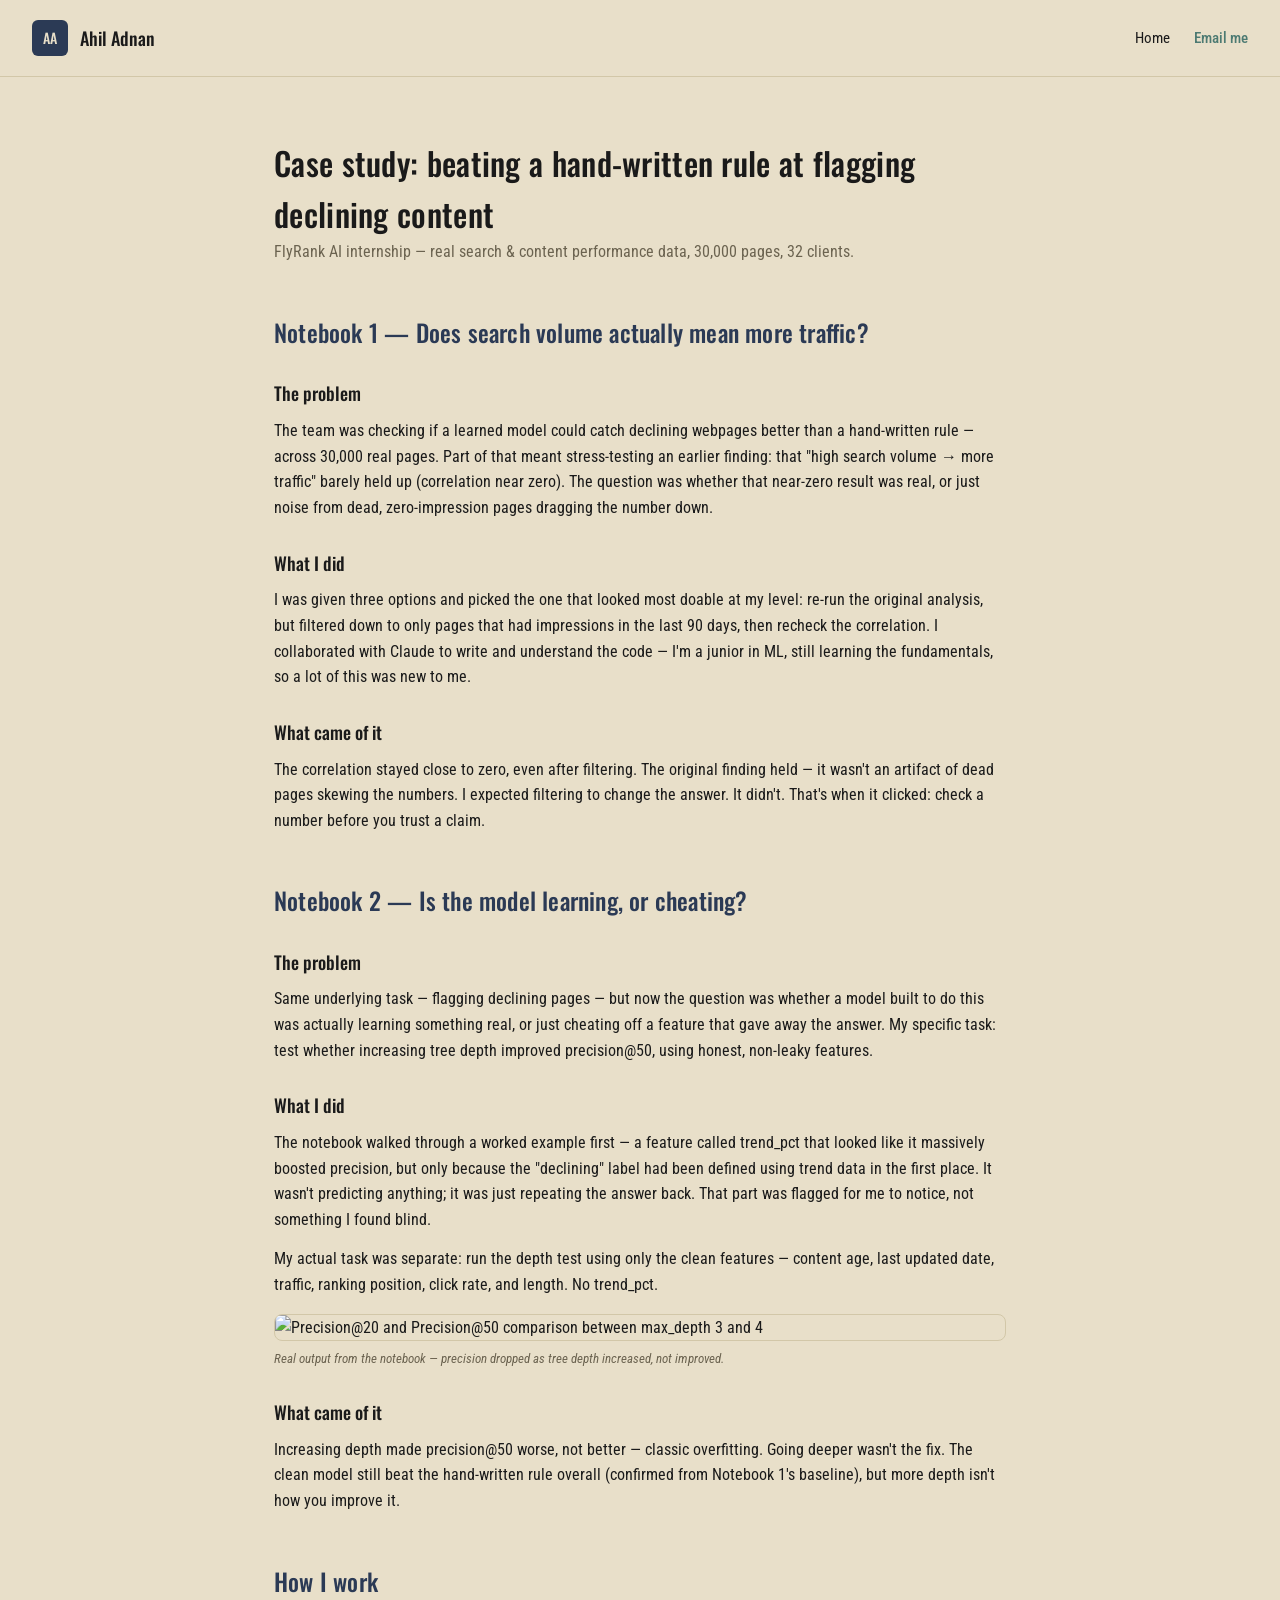
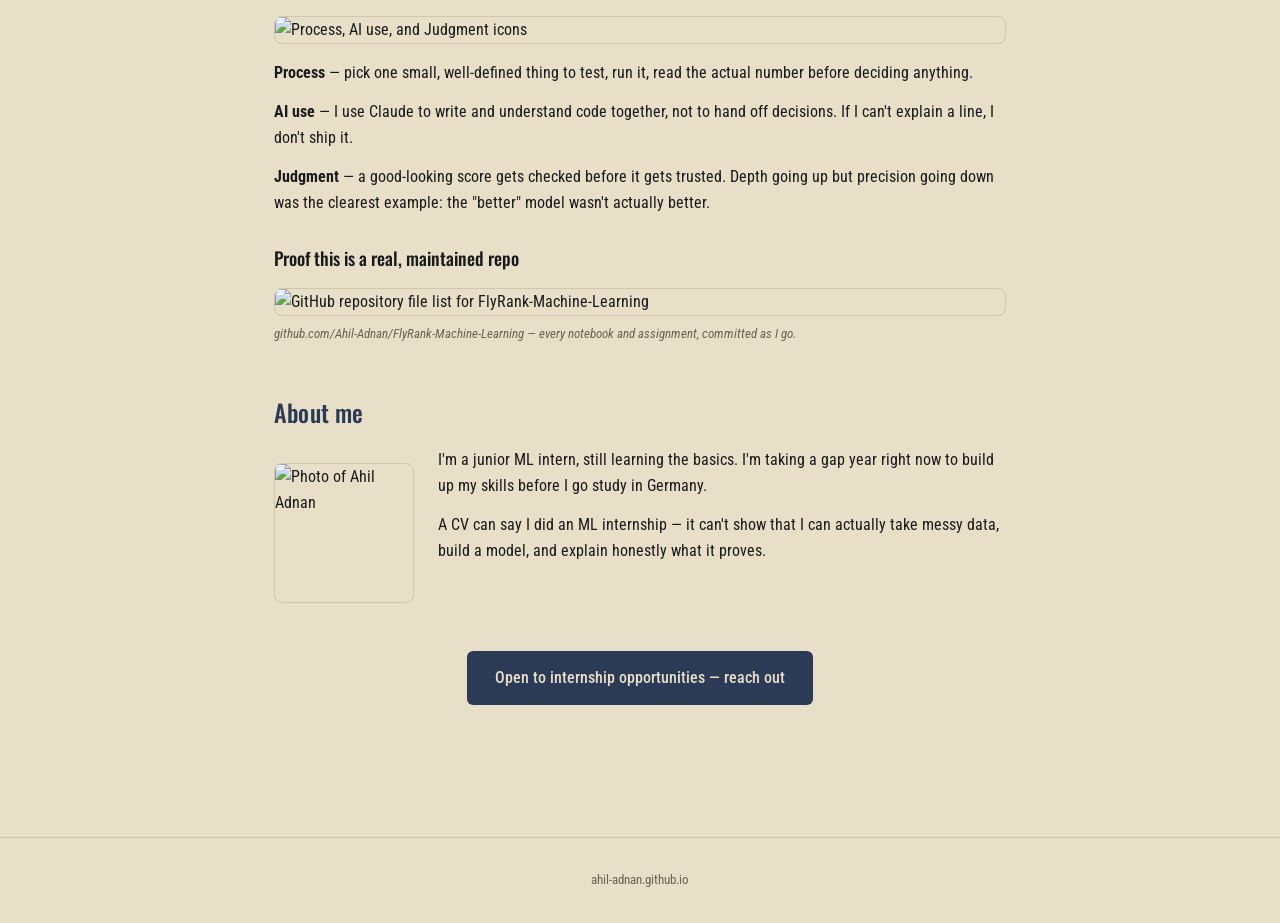
==== work.html @ d845188d "Add files via upload" ====
<!DOCTYPE html>
<html lang="en">
<head>
<meta charset="UTF-8">
<meta name="viewport" content="width=device-width, initial-scale=1.0">
<title>Work — Ahil Adnan</title>
<link rel="preconnect" href="https://fonts.googleapis.com">
<link rel="preconnect" href="https://fonts.gstatic.com" crossorigin>
<link href="https://fonts.googleapis.com/css2?family=Oswald:wght@400;500&family=Roboto+Condensed:wght@400;500&display=swap" rel="stylesheet">
<link rel="stylesheet" href="style.css">
</head>
<body>

<nav>
  <a href="index.html" class="brand">
    <div class="monogram"><span>AA</span></div>
    <span class="brand-name">Ahil Adnan</span>
  </a>
  <div class="links">
    <a href="index.html">Home</a>
    <a href="mailto:ahiladnanabc2007@gmail.com" class="email-link">Email me</a>
  </div>
</nav>

<main>
  <h1>Case study: beating a hand-written rule at flagging declining content</h1>
  <p class="subtext" style="text-align:left;">FlyRank AI internship — real search &amp; content performance data, 30,000 pages, 32 clients.</p>

  <h2>Notebook 1 — Does search volume actually mean more traffic?</h2>

  <h3>The problem</h3>
  <p>The team was checking if a learned model could catch declining webpages better than a hand-written rule — across 30,000 real pages. Part of that meant stress-testing an earlier finding: that "high search volume &rarr; more traffic" barely held up (correlation near zero). The question was whether that near-zero result was real, or just noise from dead, zero-impression pages dragging the number down.</p>

  <h3>What I did</h3>
  <p>I was given three options and picked the one that looked most doable at my level: re-run the original analysis, but filtered down to only pages that had impressions in the last 90 days, then recheck the correlation. I collaborated with Claude to write and understand the code — I'm a junior in ML, still learning the fundamentals, so a lot of this was new to me.</p>

  <h3>What came of it</h3>
  <p>The correlation stayed close to zero, even after filtering. The original finding held — it wasn't an artifact of dead pages skewing the numbers. I expected filtering to change the answer. It didn't. That's when it clicked: check a number before you trust a claim.</p>

  <h2>Notebook 2 — Is the model learning, or cheating?</h2>

  <h3>The problem</h3>
  <p>Same underlying task — flagging declining pages — but now the question was whether a model built to do this was actually learning something real, or just cheating off a feature that gave away the answer. My specific task: test whether increasing tree depth improved precision@50, using honest, non-leaky features.</p>

  <h3>What I did</h3>
  <p>The notebook walked through a worked example first — a feature called trend_pct that looked like it massively boosted precision, but only because the "declining" label had been defined using trend data in the first place. It wasn't predicting anything; it was just repeating the answer back. That part was flagged for me to notice, not something I found blind.</p>
  <p>My actual task was separate: run the depth test using only the clean features — content age, last updated date, traffic, ranking position, click rate, and length. No trend_pct.</p>

  <img src="assets/precision-table.png" alt="Precision@20 and Precision@50 comparison between max_depth 3 and 4">
  <p class="img-caption">Real output from the notebook — precision dropped as tree depth increased, not improved.</p>

  <h3>What came of it</h3>
  <p>Increasing depth made precision@50 worse, not better — classic overfitting. Going deeper wasn't the fix. The clean model still beat the hand-written rule overall (confirmed from Notebook 1's baseline), but more depth isn't how you improve it.</p>

  <h2>How I work</h2>
  <img src="assets/how-i-work-icons.png" alt="Process, AI use, and Judgment icons" class="icons-row">
  <p><strong>Process</strong> — pick one small, well-defined thing to test, run it, read the actual number before deciding anything.</p>
  <p><strong>AI use</strong> — I use Claude to write and understand code together, not to hand off decisions. If I can't explain a line, I don't ship it.</p>
  <p><strong>Judgment</strong> — a good-looking score gets checked before it gets trusted. Depth going up but precision going down was the clearest example: the "better" model wasn't actually better.</p>

  <h3>Proof this is a real, maintained repo</h3>
  <img src="assets/github-repo.png" alt="GitHub repository file list for FlyRank-Machine-Learning">
  <p class="img-caption">github.com/Ahil-Adnan/FlyRank-Machine-Learning — every notebook and assignment, committed as I go.</p>

  <h2>About me</h2>
  <div class="bio-row">
    <img src="assets/bio-photo.jpg" alt="Photo of Ahil Adnan">
    <div class="bio-text">
      <p>I'm a junior ML intern, still learning the basics. I'm taking a gap year right now to build up my skills before I go study in Germany.</p>
      <p>A CV can say I did an ML internship — it can't show that I can actually take messy data, build a model, and explain honestly what it proves.</p>
    </div>
  </div>

  <div class="cta-center">
    <a href="mailto:ahiladnanabc2007@gmail.com" class="cta">Open to internship opportunities — reach out</a>
  </div>
</main>

<footer>
  ahil-adnan.github.io
</footer>

</body>
</html>
---- style.css ----
:root {
  --navy: #2B3A55;
  --text: #1A1A1A;
  --cream: #E8DFC9;
  --card: #DDD2B4;
  --border: #D2C7A8;
  --teal: #4C7A72;
  --muted: #6B6350;
}

* { box-sizing: border-box; margin: 0; padding: 0; }

body {
  background: var(--cream);
  color: var(--text);
  font-family: 'Roboto Condensed', sans-serif;
  line-height: 1.6;
}

nav {
  display: flex;
  justify-content: space-between;
  align-items: center;
  padding: 20px 32px;
  border-bottom: 1px solid var(--border);
}

nav .brand {
  display: flex;
  align-items: center;
  gap: 12px;
  text-decoration: none;
  color: var(--text);
}

nav .monogram {
  width: 36px;
  height: 36px;
  border-radius: 6px;
  background: var(--navy);
  display: flex;
  align-items: center;
  justify-content: center;
}

nav .monogram span {
  font-family: 'Oswald', sans-serif;
  font-weight: 500;
  font-size: 14px;
  color: var(--cream);
}

nav .brand-name {
  font-family: 'Oswald', sans-serif;
  font-weight: 500;
  font-size: 18px;
}

nav .links {
  display: flex;
  gap: 24px;
  align-items: center;
  font-size: 15px;
}

nav .links a {
  color: var(--text);
  text-decoration: none;
}

nav .links a:hover {
  color: var(--teal);
}

nav .links .email-link {
  color: var(--teal);
  font-weight: 500;
}

main {
  max-width: 780px;
  margin: 0 auto;
  padding: 60px 24px 100px;
}

h1 {
  font-family: 'Oswald', sans-serif;
  font-weight: 500;
  letter-spacing: 0.3px;
}

h2 {
  font-family: 'Oswald', sans-serif;
  font-weight: 500;
  color: var(--navy);
  margin: 48px 0 16px;
  letter-spacing: 0.2px;
}

h3 {
  font-family: 'Oswald', sans-serif;
  font-weight: 500;
  font-size: 18px;
  margin: 28px 0 10px;
}

p {
  margin-bottom: 14px;
}

.claim {
  font-size: clamp(28px, 5vw, 40px);
  text-align: center;
  margin: 40px 0 20px;
}

.subtext {
  text-align: center;
  color: var(--muted);
  font-size: 16px;
  margin-bottom: 32px;
}

.cta {
  display: inline-block;
  background: var(--navy);
  color: var(--cream);
  font-family: 'Roboto Condensed', sans-serif;
  font-weight: 500;
  text-decoration: none;
  padding: 14px 28px;
  border-radius: 6px;
  font-size: 16px;
}

.cta:hover {
  background: #35476b;
}

.cta-center {
  text-align: center;
  margin: 32px 0;
}

.card {
  background: var(--card);
  border: 1px solid var(--border);
  border-radius: 10px;
  padding: 24px;
  margin: 20px 0;
}

.status-note {
  text-align: center;
  color: var(--muted);
  font-size: 14px;
  margin-top: 8px;
}

.status-note .dot {
  display: inline-block;
  width: 7px;
  height: 7px;
  border-radius: 50%;
  background: var(--teal);
  margin-right: 6px;
}

img {
  max-width: 100%;
  border-radius: 8px;
  border: 1px solid var(--border);
  display: block;
  margin: 16px 0;
}

.img-caption {
  font-size: 13px;
  color: var(--muted);
  font-style: italic;
  margin-top: -8px;
  margin-bottom: 20px;
}

.icons-row img {
  border: none;
}

.bio-row {
  display: flex;
  gap: 24px;
  align-items: flex-start;
  flex-wrap: wrap;
}

.bio-row img {
  width: 140px;
  height: 140px;
  object-fit: cover;
  border-radius: 8px;
  flex-shrink: 0;
}

.bio-text {
  flex: 1;
  min-width: 240px;
}

footer {
  text-align: center;
  padding: 32px 24px;
  color: var(--muted);
  font-size: 13px;
  border-top: 1px solid var(--border);
}
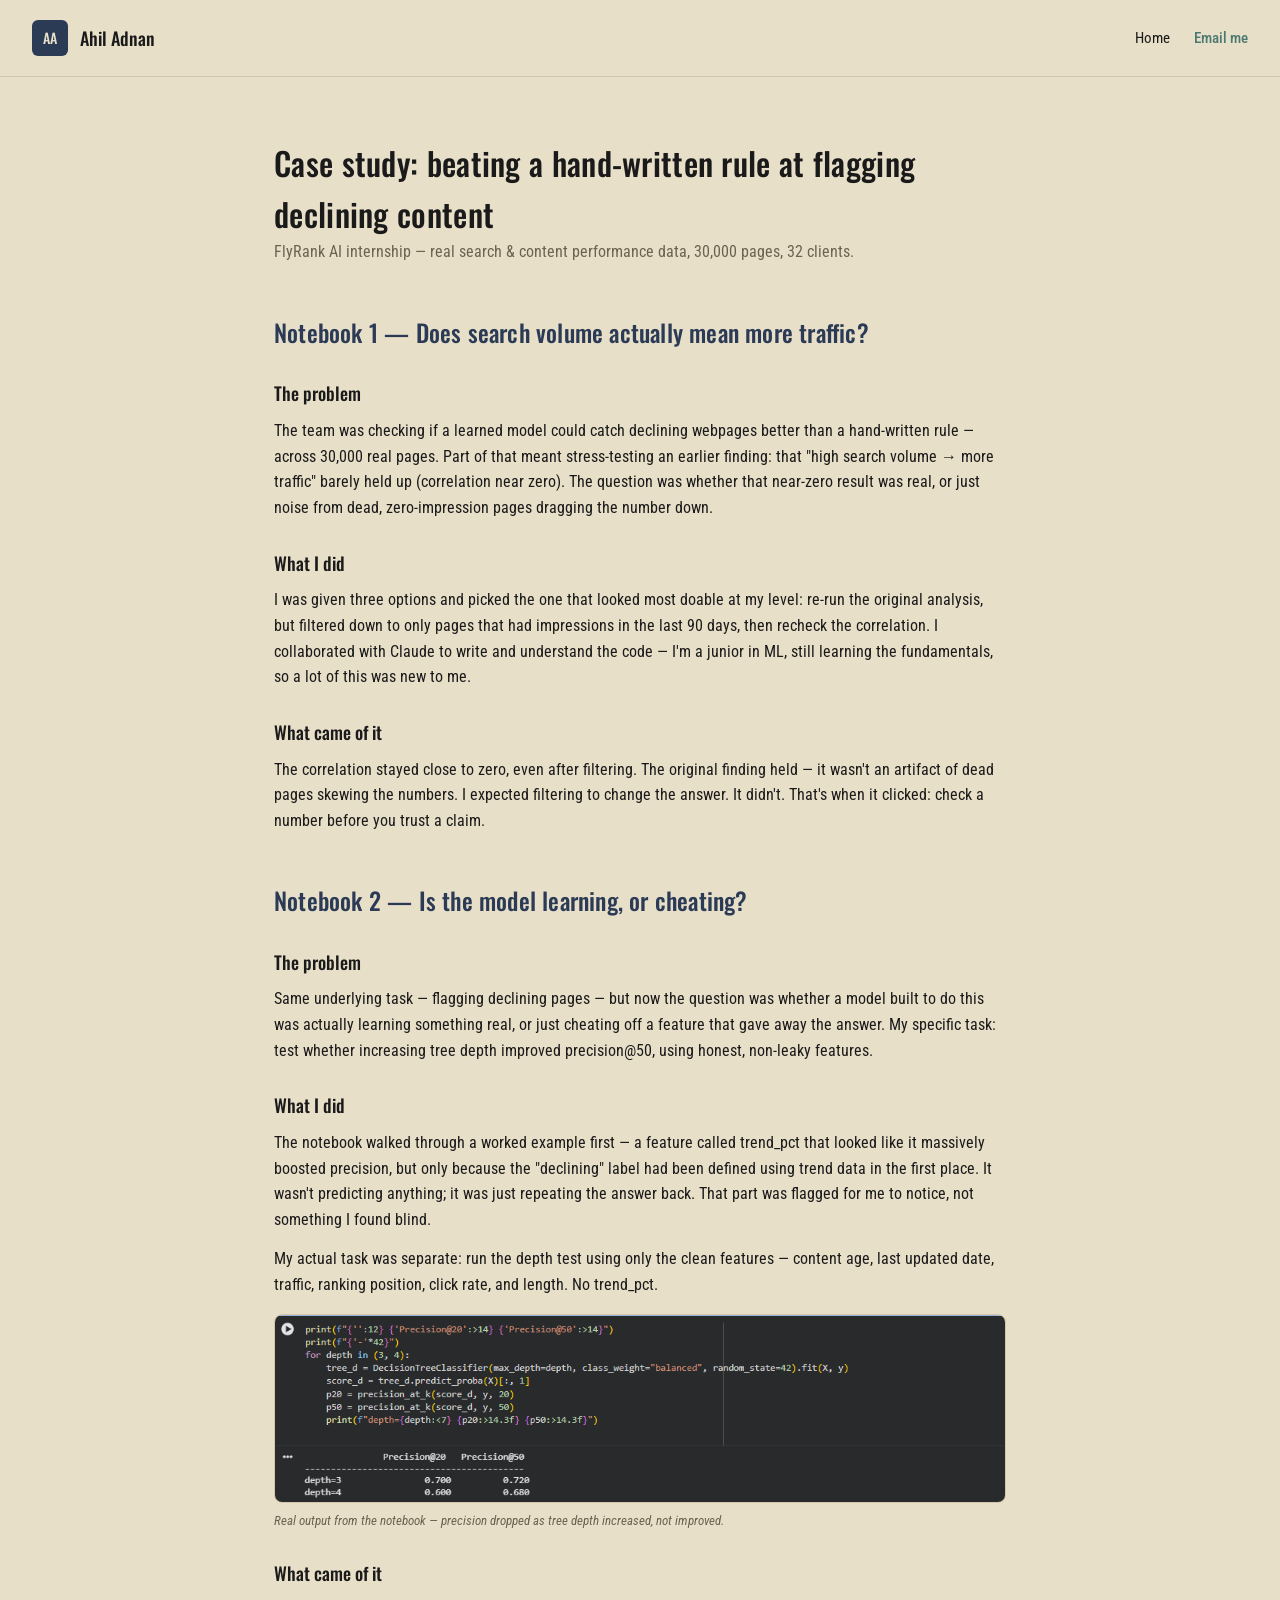
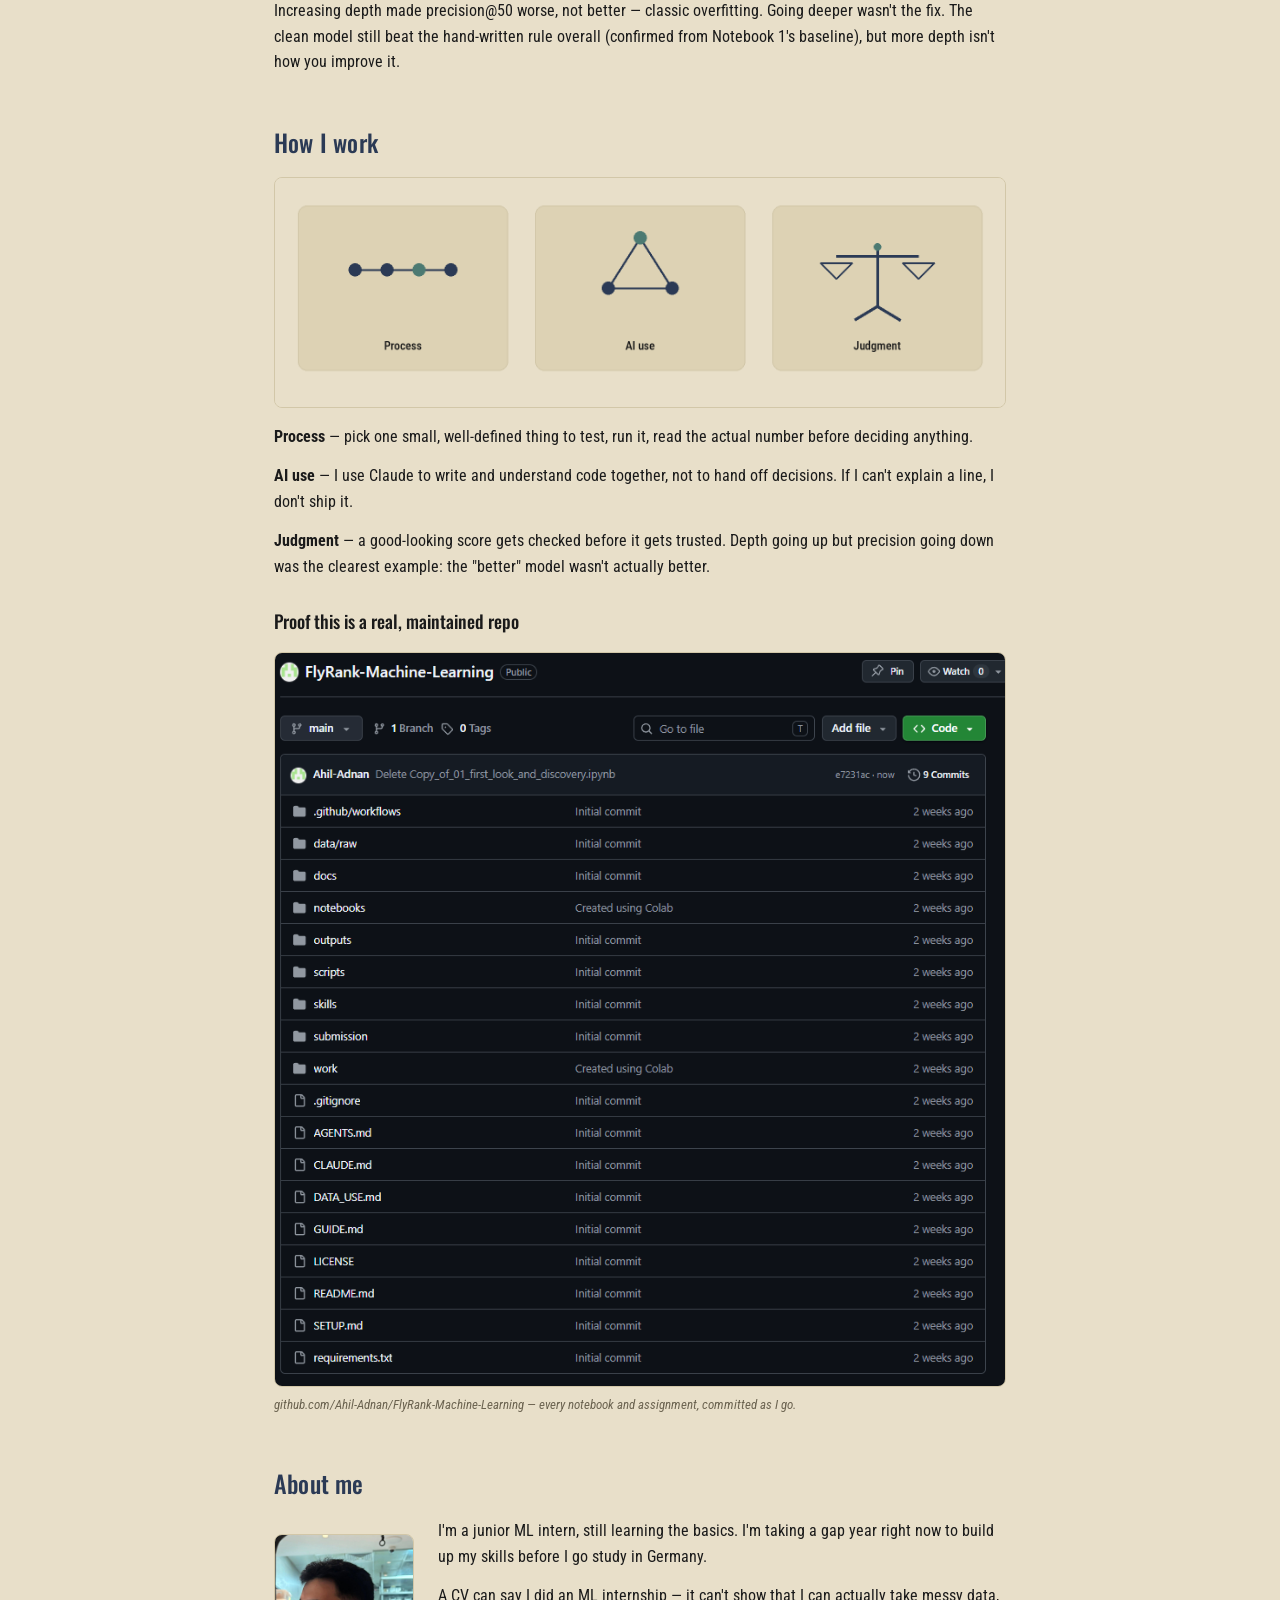
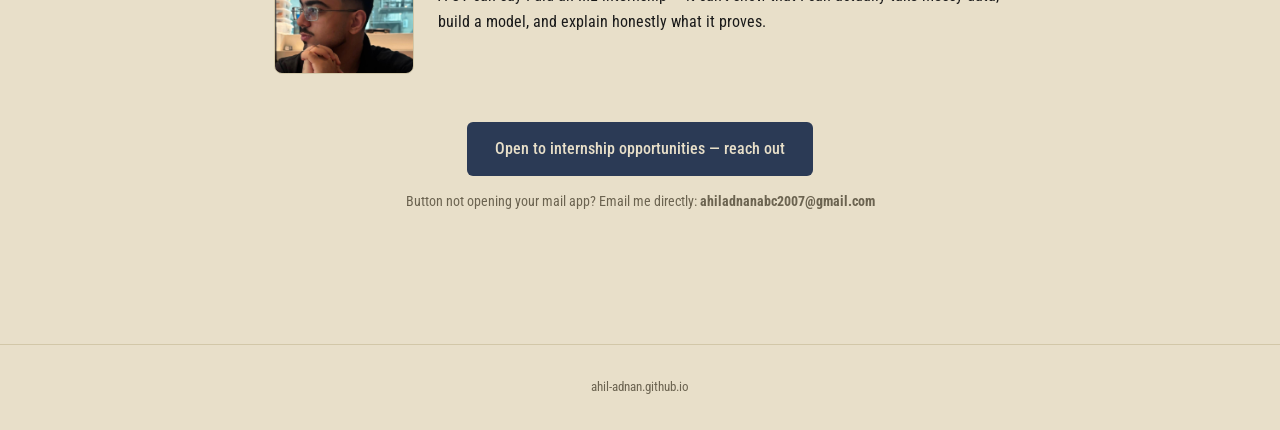
==== commit ea8601e8: "Update work.html" ====
--- a/work.html
+++ b/work.html
@@ -10,7 +10,7 @@
 <link rel="stylesheet" href="style.css">
 </head>
 <body>
-
+ 
 <nav>
   <a href="index.html" class="brand">
     <div class="monogram"><span>AA</span></div>
@@ -21,47 +21,47 @@
     <a href="mailto:ahiladnanabc2007@gmail.com" class="email-link">Email me</a>
   </div>
 </nav>
-
+ 
 <main>
   <h1>Case study: beating a hand-written rule at flagging declining content</h1>
   <p class="subtext" style="text-align:left;">FlyRank AI internship — real search &amp; content performance data, 30,000 pages, 32 clients.</p>
-
+ 
   <h2>Notebook 1 — Does search volume actually mean more traffic?</h2>
-
+ 
   <h3>The problem</h3>
   <p>The team was checking if a learned model could catch declining webpages better than a hand-written rule — across 30,000 real pages. Part of that meant stress-testing an earlier finding: that "high search volume &rarr; more traffic" barely held up (correlation near zero). The question was whether that near-zero result was real, or just noise from dead, zero-impression pages dragging the number down.</p>
-
+ 
   <h3>What I did</h3>
   <p>I was given three options and picked the one that looked most doable at my level: re-run the original analysis, but filtered down to only pages that had impressions in the last 90 days, then recheck the correlation. I collaborated with Claude to write and understand the code — I'm a junior in ML, still learning the fundamentals, so a lot of this was new to me.</p>
-
+ 
   <h3>What came of it</h3>
   <p>The correlation stayed close to zero, even after filtering. The original finding held — it wasn't an artifact of dead pages skewing the numbers. I expected filtering to change the answer. It didn't. That's when it clicked: check a number before you trust a claim.</p>
-
+ 
   <h2>Notebook 2 — Is the model learning, or cheating?</h2>
-
+ 
   <h3>The problem</h3>
   <p>Same underlying task — flagging declining pages — but now the question was whether a model built to do this was actually learning something real, or just cheating off a feature that gave away the answer. My specific task: test whether increasing tree depth improved precision@50, using honest, non-leaky features.</p>
-
+ 
   <h3>What I did</h3>
   <p>The notebook walked through a worked example first — a feature called trend_pct that looked like it massively boosted precision, but only because the "declining" label had been defined using trend data in the first place. It wasn't predicting anything; it was just repeating the answer back. That part was flagged for me to notice, not something I found blind.</p>
   <p>My actual task was separate: run the depth test using only the clean features — content age, last updated date, traffic, ranking position, click rate, and length. No trend_pct.</p>
-
+ 
   <img src="assets/precision-table.png" alt="Precision@20 and Precision@50 comparison between max_depth 3 and 4">
   <p class="img-caption">Real output from the notebook — precision dropped as tree depth increased, not improved.</p>
-
+ 
   <h3>What came of it</h3>
   <p>Increasing depth made precision@50 worse, not better — classic overfitting. Going deeper wasn't the fix. The clean model still beat the hand-written rule overall (confirmed from Notebook 1's baseline), but more depth isn't how you improve it.</p>
-
+ 
   <h2>How I work</h2>
   <img src="assets/how-i-work-icons.png" alt="Process, AI use, and Judgment icons" class="icons-row">
   <p><strong>Process</strong> — pick one small, well-defined thing to test, run it, read the actual number before deciding anything.</p>
   <p><strong>AI use</strong> — I use Claude to write and understand code together, not to hand off decisions. If I can't explain a line, I don't ship it.</p>
   <p><strong>Judgment</strong> — a good-looking score gets checked before it gets trusted. Depth going up but precision going down was the clearest example: the "better" model wasn't actually better.</p>
-
+ 
   <h3>Proof this is a real, maintained repo</h3>
   <img src="assets/github-repo.png" alt="GitHub repository file list for FlyRank-Machine-Learning">
   <p class="img-caption">github.com/Ahil-Adnan/FlyRank-Machine-Learning — every notebook and assignment, committed as I go.</p>
-
+ 
   <h2>About me</h2>
   <div class="bio-row">
     <img src="assets/bio-photo.jpg" alt="Photo of Ahil Adnan">
@@ -70,15 +70,16 @@
       <p>A CV can say I did an ML internship — it can't show that I can actually take messy data, build a model, and explain honestly what it proves.</p>
     </div>
   </div>
-
+ 
   <div class="cta-center">
     <a href="mailto:ahiladnanabc2007@gmail.com" class="cta">Open to internship opportunities — reach out</a>
+    <p class="status-note" style="margin-top:14px;">Button not opening your mail app? Email me directly: <strong>ahiladnanabc2007@gmail.com</strong></p>
   </div>
 </main>
-
+ 
 <footer>
   ahil-adnan.github.io
 </footer>
-
+ 
 </body>
 </html>
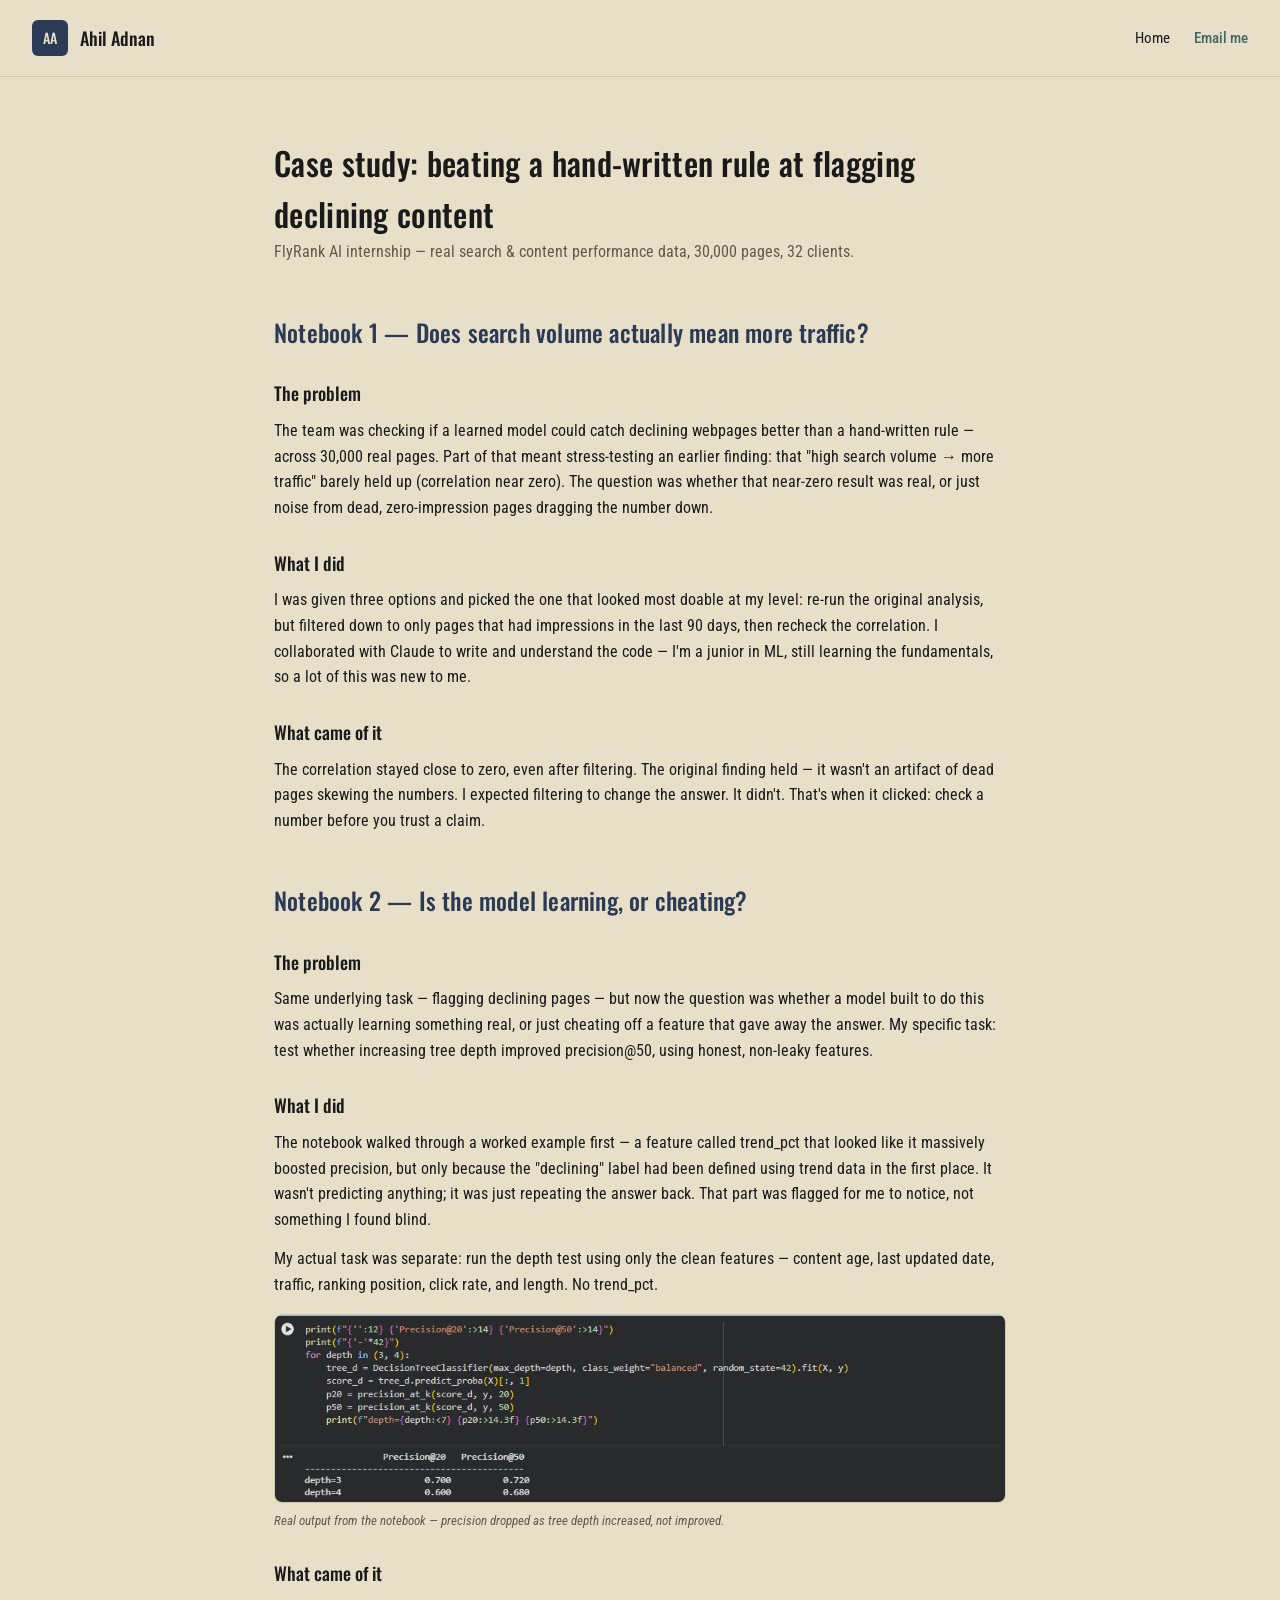
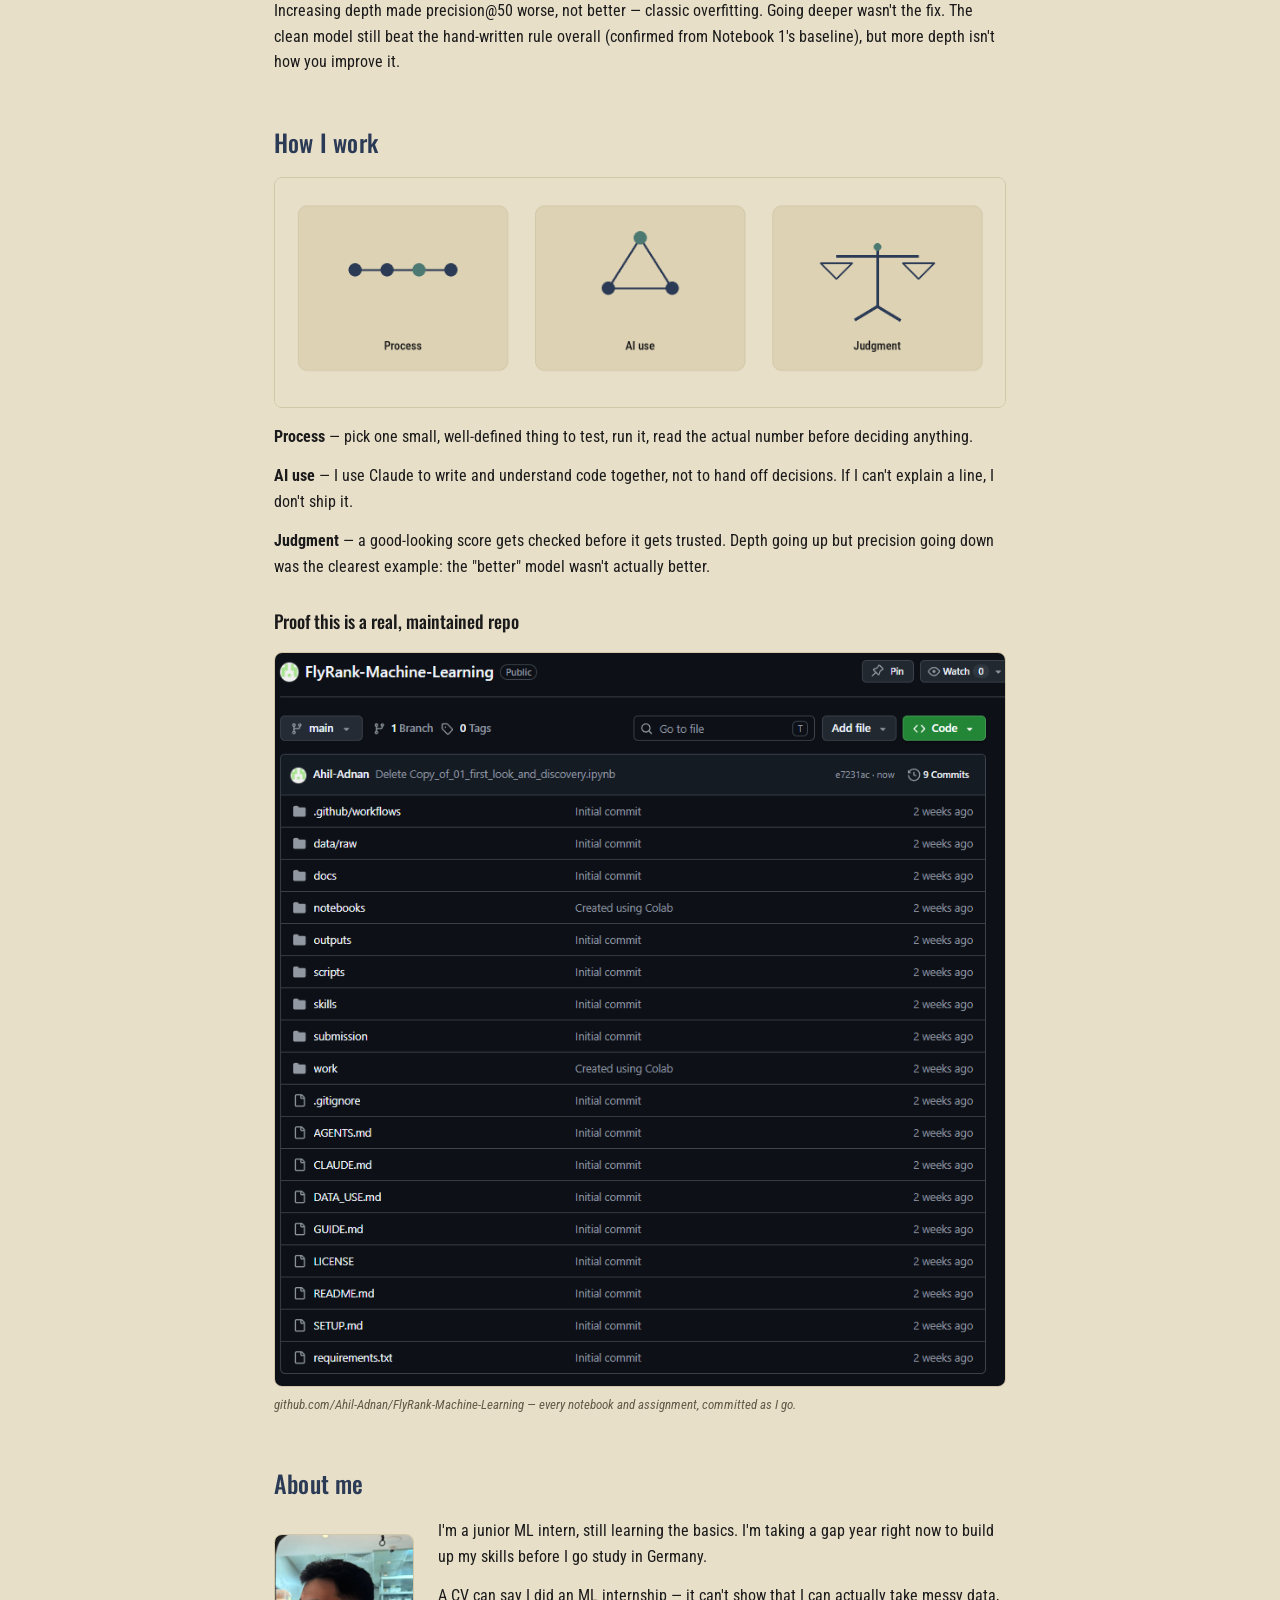
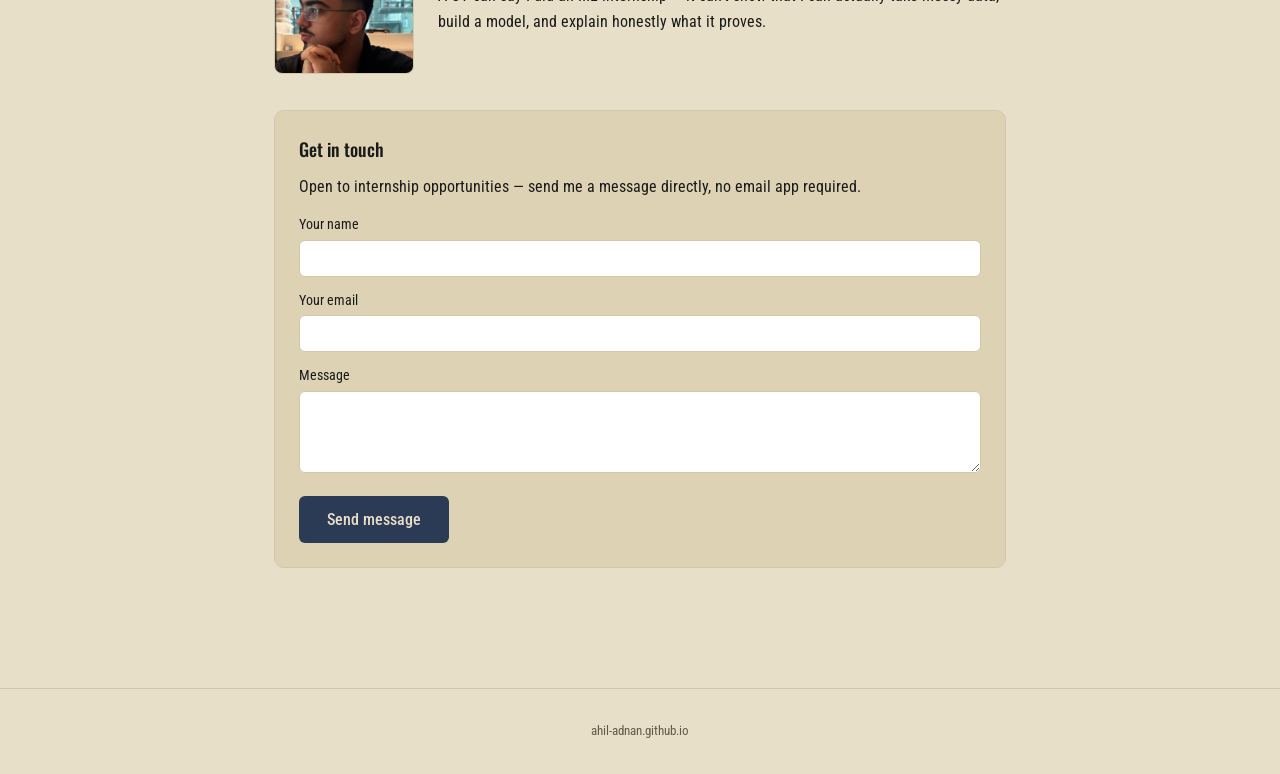
==== commit ada6a239: "Update work.html" ====
--- a/work.html
+++ b/work.html
@@ -71,10 +71,53 @@
     </div>
   </div>
  
-  <div class="cta-center">
-    <a href="mailto:ahiladnanabc2007@gmail.com" class="cta">Open to internship opportunities — reach out</a>
-    <p class="status-note" style="margin-top:14px;">Button not opening your mail app? Email me directly: <strong>ahiladnanabc2007@gmail.com</strong></p>
-  </div>
+  <div class="card" id="contact-form">
+  <h3 style="margin-top:0;">Get in touch</h3>
+  <p>Open to internship opportunities — send me a message directly, no email app required.</p>
+
+  <form id="contactForm" action="https://formspree.io/f/meajpykd" method="POST">
+    <div style="margin-bottom:12px;">
+      <label style="display:block; font-size:14px; margin-bottom:4px;">Your name</label>
+      <input type="text" name="name" required style="width:100%; padding:10px; border-radius:6px; border:1px solid var(--border); font-family:'Roboto Condensed', sans-serif;">
+    </div>
+    <div style="margin-bottom:12px;">
+      <label style="display:block; font-size:14px; margin-bottom:4px;">Your email</label>
+      <input type="email" name="_replyto" required style="width:100%; padding:10px; border-radius:6px; border:1px solid var(--border); font-family:'Roboto Condensed', sans-serif;">
+    </div>
+    <div style="margin-bottom:16px;">
+      <label style="display:block; font-size:14px; margin-bottom:4px;">Message</label>
+      <textarea name="message" rows="4" required style="width:100%; padding:10px; border-radius:6px; border:1px solid var(--border); font-family:'Roboto Condensed', sans-serif;"></textarea>
+    </div>
+    <button type="submit" class="cta" style="border:none; cursor:pointer;">Send message</button>
+  </form>
+
+  <p id="formStatus" class="status-note" style="display:none;"></p>
+</div>
+
+<script>
+document.getElementById('contactForm').addEventListener('submit', function(e) {
+  e.preventDefault();
+  const form = e.target;
+  const status = document.getElementById('formStatus');
+  fetch(form.action, {
+    method: 'POST',
+    body: new FormData(form),
+    headers: { 'Accept': 'application/json' }
+  }).then(response => {
+    if (response.ok) {
+      status.textContent = "Sent — thanks, I'll get back to you soon.";
+      status.style.display = 'block';
+      form.reset();
+    } else {
+      status.textContent = "Something went wrong — try emailing me directly instead.";
+      status.style.display = 'block';
+    }
+  }).catch(() => {
+    status.textContent = "Something went wrong — try emailing me directly instead.";
+    status.style.display = 'block';
+  });
+});
+</script>
 </main>
  
 <footer>
--- a/style.css
+++ b/style.css
@@ -4,19 +4,19 @@
   --cream: #E8DFC9;
   --card: #DDD2B4;
   --border: #D2C7A8;
-  --teal: #4C7A72;
-  --muted: #6B6350;
-}
-
+  --teal: #426A63;
+  --muted: #615A48;
+}
+ 
 * { box-sizing: border-box; margin: 0; padding: 0; }
-
+ 
 body {
   background: var(--cream);
   color: var(--text);
   font-family: 'Roboto Condensed', sans-serif;
   line-height: 1.6;
 }
-
+ 
 nav {
   display: flex;
   justify-content: space-between;
@@ -24,7 +24,7 @@
   padding: 20px 32px;
   border-bottom: 1px solid var(--border);
 }
-
+ 
 nav .brand {
   display: flex;
   align-items: center;
@@ -32,7 +32,7 @@
   text-decoration: none;
   color: var(--text);
 }
-
+ 
 nav .monogram {
   width: 36px;
   height: 36px;
@@ -42,53 +42,53 @@
   align-items: center;
   justify-content: center;
 }
-
+ 
 nav .monogram span {
   font-family: 'Oswald', sans-serif;
   font-weight: 500;
   font-size: 14px;
   color: var(--cream);
 }
-
+ 
 nav .brand-name {
   font-family: 'Oswald', sans-serif;
   font-weight: 500;
   font-size: 18px;
 }
-
+ 
 nav .links {
   display: flex;
   gap: 24px;
   align-items: center;
   font-size: 15px;
 }
-
+ 
 nav .links a {
   color: var(--text);
   text-decoration: none;
 }
-
+ 
 nav .links a:hover {
   color: var(--teal);
 }
-
+ 
 nav .links .email-link {
   color: var(--teal);
   font-weight: 500;
 }
-
+ 
 main {
   max-width: 780px;
   margin: 0 auto;
   padding: 60px 24px 100px;
 }
-
+ 
 h1 {
   font-family: 'Oswald', sans-serif;
   font-weight: 500;
   letter-spacing: 0.3px;
 }
-
+ 
 h2 {
   font-family: 'Oswald', sans-serif;
   font-weight: 500;
@@ -96,31 +96,31 @@
   margin: 48px 0 16px;
   letter-spacing: 0.2px;
 }
-
+ 
 h3 {
   font-family: 'Oswald', sans-serif;
   font-weight: 500;
   font-size: 18px;
   margin: 28px 0 10px;
 }
-
+ 
 p {
   margin-bottom: 14px;
 }
-
+ 
 .claim {
   font-size: clamp(28px, 5vw, 40px);
   text-align: center;
   margin: 40px 0 20px;
 }
-
+ 
 .subtext {
   text-align: center;
   color: var(--muted);
   font-size: 16px;
   margin-bottom: 32px;
 }
-
+ 
 .cta {
   display: inline-block;
   background: var(--navy);
@@ -132,16 +132,16 @@
   border-radius: 6px;
   font-size: 16px;
 }
-
+ 
 .cta:hover {
   background: #35476b;
 }
-
+ 
 .cta-center {
   text-align: center;
   margin: 32px 0;
 }
-
+ 
 .card {
   background: var(--card);
   border: 1px solid var(--border);
@@ -149,14 +149,14 @@
   padding: 24px;
   margin: 20px 0;
 }
-
+ 
 .status-note {
   text-align: center;
   color: var(--muted);
   font-size: 14px;
   margin-top: 8px;
 }
-
+ 
 .status-note .dot {
   display: inline-block;
   width: 7px;
@@ -165,7 +165,7 @@
   background: var(--teal);
   margin-right: 6px;
 }
-
+ 
 img {
   max-width: 100%;
   border-radius: 8px;
@@ -173,7 +173,7 @@
   display: block;
   margin: 16px 0;
 }
-
+ 
 .img-caption {
   font-size: 13px;
   color: var(--muted);
@@ -181,18 +181,18 @@
   margin-top: -8px;
   margin-bottom: 20px;
 }
-
+ 
 .icons-row img {
   border: none;
 }
-
+ 
 .bio-row {
   display: flex;
   gap: 24px;
   align-items: flex-start;
   flex-wrap: wrap;
 }
-
+ 
 .bio-row img {
   width: 140px;
   height: 140px;
@@ -200,12 +200,12 @@
   border-radius: 8px;
   flex-shrink: 0;
 }
-
+ 
 .bio-text {
   flex: 1;
   min-width: 240px;
 }
-
+ 
 footer {
   text-align: center;
   padding: 32px 24px;
